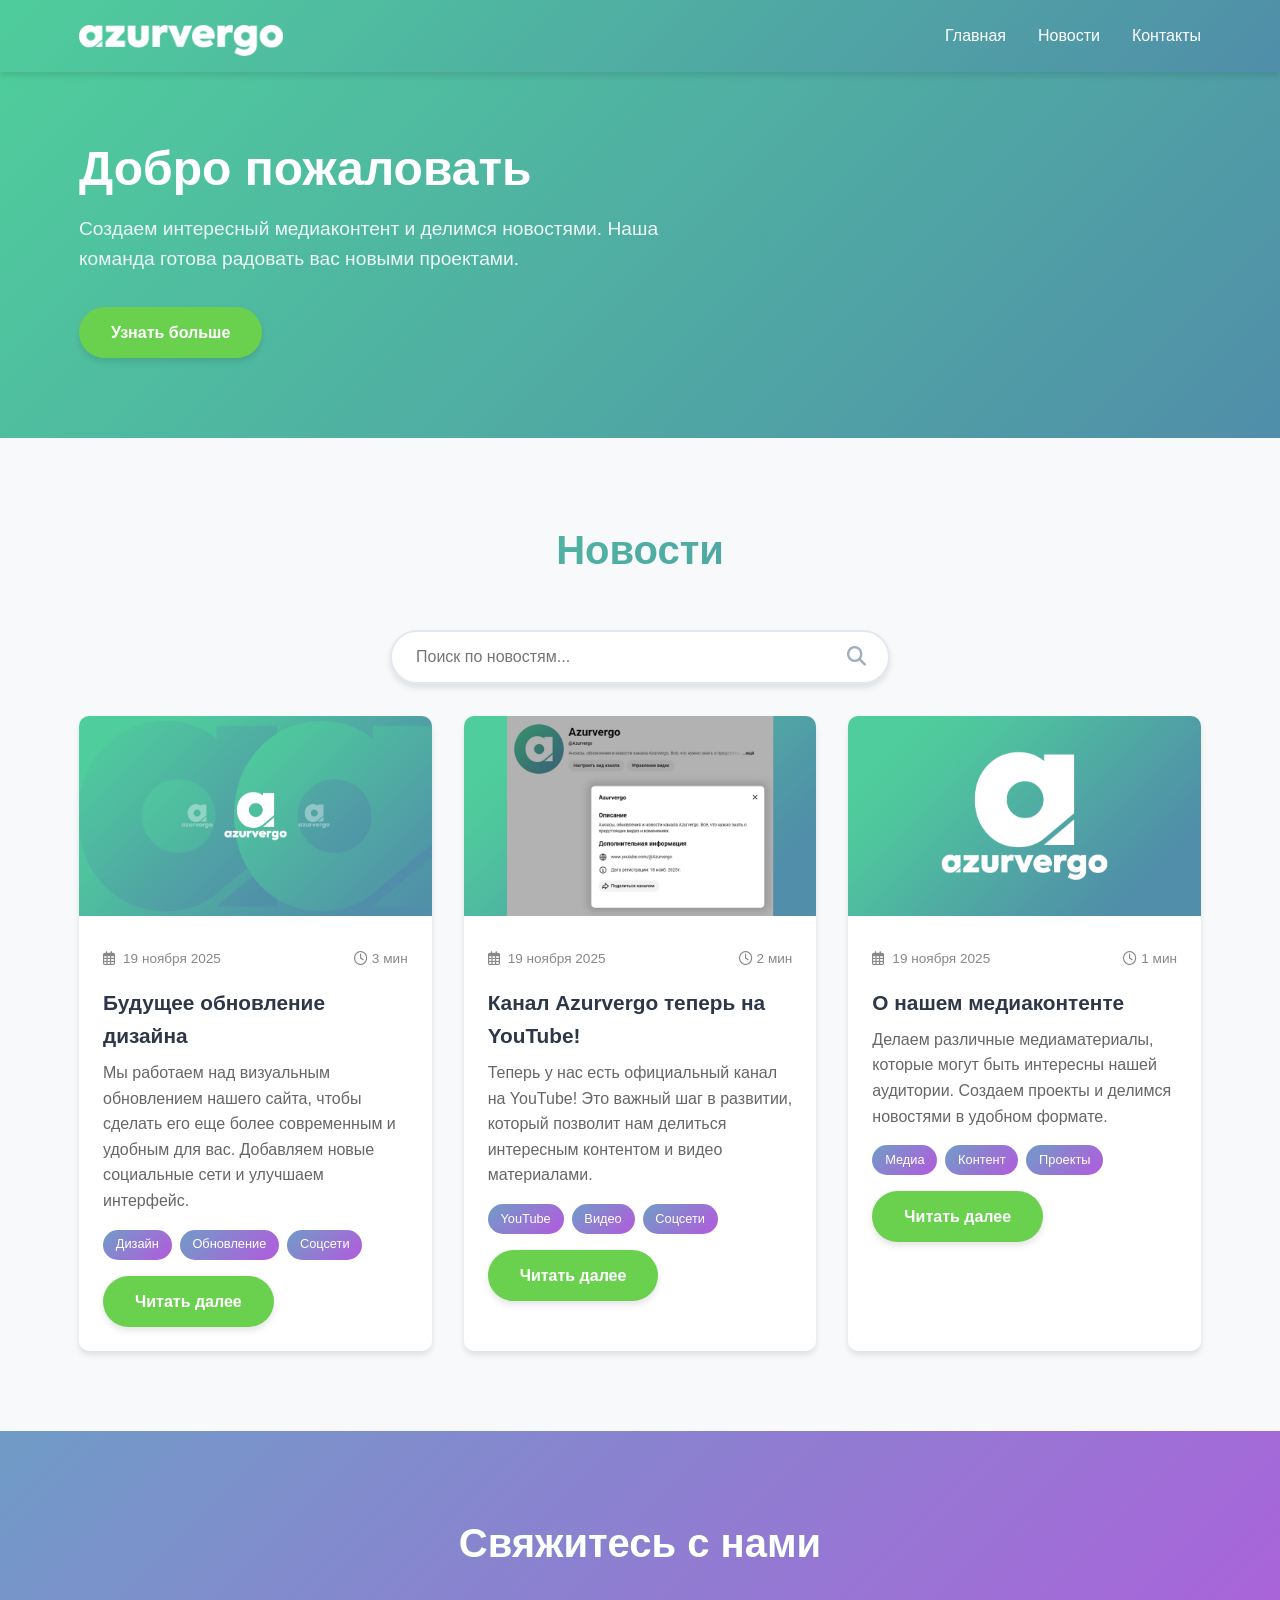
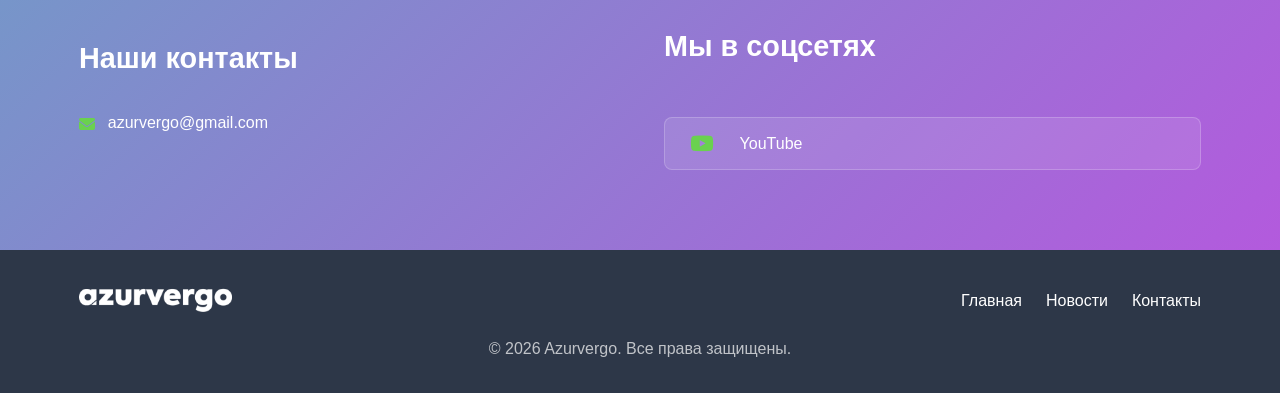
==== index.html @ 1c5a1391 "Add files via upload" ====
<!DOCTYPE html>
<html lang="ru">
<head>
<meta name="theme-color" content="#508ea9">
<link rel="shortcut icon" href="favicon.ico" type="image/x-icon">
    <meta charset="UTF-8">
    <meta name="viewport" content="width=device-width, initial-scale=1.0">
    <meta name="description" content="Современный адаптивный сайт с новостями и контактами">
    <meta name="keywords" content="новости, контакты, медиаконтент">
    <title>Azurvergo - Главная страница</title>
    <link rel="stylesheet" href="https://cdnjs.cloudflare.com/ajax/libs/font-awesome/6.4.0/css/all.min.css">
    <link rel="stylesheet" href="style.css">
    <style>
        .highlight {
            background-color: #ffeb3b;
            padding: 2px 1px;
            border-radius: 2px;
            font-weight: bold;
            color: #333;
        }
        .search-loading {
            opacity: 0.7;
        }
    </style>
</head>
<body>
    <header>
        <div class="container header-content">
            <div class="logo">
                <img src="logo.png" alt="Логотип">
            </div>
            <nav>
                <button class="hamburger" id="hamburger">
                    <i class="fas fa-bars"></i>
                </button>
                <ul id="nav-menu">
                    <li><a href="#home">Главная</a></li>
                    <li><a href="#news">Новости</a></li>
                    <li><a href="#contacts">Контакты</a></li>
                </ul>
            </nav>
        </div>
    </header>

    <section id="home">
        <div class="container">
            <div class="home-content">
                <h1>Добро пожаловать</h1>
                <p>Создаем интересный медиаконтент и делимся новостями. Наша команда готова радовать вас новыми проектами.</p>
                <a href="#news" class="btn">Узнать больше</a>
            </div>
        </div>
    </section>

    <section id="news">
        <div class="container">
            <h2 class="section-title">Новости</h2>
            
            <div class="search-container">
                <div class="search-box">
                    <input type="text" id="search-input" class="search-input" placeholder="Поиск по новостям...">
                    <i class="fas fa-search search-icon"></i>
                </div>
                <div class="search-results-info" id="search-results-info"></div>
            </div>
            
            <div class="news-grid" id="news-grid">
                <div class="news-card" data-search="обновление дизайн визуальный сайт современный удобный социальные сети телеграм вк твиттер">
                    <img src="1.png" alt="Будущее обновление дизайна" class="news-image" width="400" height="250">
                    <div class="news-content">
                        <div class="news-meta">
                            <div class="news-date">
                                <i class="far fa-calendar-alt"></i> 19 ноября 2025
                            </div>
                            <div class="news-read-time">
                                <i class="far fa-clock"></i> 3 мин
                            </div>
                        </div>
                        <h3 class="searchable-text">Будущее обновление дизайна</h3>
                        <p class="searchable-text">Мы работаем над визуальным обновлением нашего сайта, чтобы сделать его еще более современным и удобным для вас. Добавляем новые социальные сети и улучшаем интерфейс.</p>
                        <div class="tags">
                            <span class="tag">Дизайн</span>
                            <span class="tag">Обновление</span>
                            <span class="tag">Соцсети</span>
                        </div>
                        <a href="1.html" class="btn">Читать далее</a>
                    </div>
                </div>
                <div class="news-card" data-search="youtube канал azurvergo видео контент развитие официальный">
                    <img src="2.png" alt="Канал на YouTube" class="news-image" width="400" height="250">
                    <div class="news-content">
                        <div class="news-meta">
                            <div class="news-date">
                                <i class="far fa-calendar-alt"></i> 19 ноября 2025
                            </div>
                            <div class="news-read-time">
                                <i class="far fa-clock"></i> 2 мин
                            </div>
                        </div>
                        <h3 class="searchable-text">Канал Azurvergo теперь на YouTube!</h3>
                        <p class="searchable-text">Теперь у нас есть официальный канал на YouTube! Это важный шаг в развитии, который позволит нам делиться интересным контентом и видео материалами.</p>
                        <div class="tags">
                            <span class="tag">YouTube</span>
                            <span class="tag">Видео</span>
                            <span class="tag">Соцсети</span>
                        </div>
                        <a href="2.html" class="btn">Читать далее</a>
                    </div>
                </div>
                <div class="news-card" data-search="медиа контент материалы интересный проекты создание">
                    <img src="3.png" alt="О нашем медиаконтенте" class="news-image" width="400" height="250">
                    <div class="news-content">
                        <div class="news-meta">
                            <div class="news-date">
                                <i class="far fa-calendar-alt"></i> 19 ноября 2025
                            </div>
                            <div class="news-read-time">
                                <i class="far fa-clock"></i> 1 мин
                            </div>
                        </div>
                        <h3 class="searchable-text">О нашем медиаконтенте</h3>
                        <p class="searchable-text">Делаем различные медиаматериалы, которые могут быть интересны нашей аудитории. Создаем проекты и делимся новостями в удобном формате.</p>
                        <div class="tags">
                            <span class="tag">Медиа</span>
                            <span class="tag">Контент</span>
                            <span class="tag">Проекты</span>
                        </div>
                        <a href="3.html" class="btn">Читать далее</a>
                    </div>
                </div>
            </div>
            
            <div class="no-results" id="no-results" style="display: none;">
                <i class="fas fa-search"></i>
                <h3>Ничего не найдено</h3>
                <p>Попробуйте изменить запрос или использовать другие ключевые слова</p>
            </div>
        </div>
    </section>

    <section id="contacts">
        <div class="container">
            <h2 class="section-title">Свяжитесь с нами</h2>
            <div class="contact-container">
                <div class="contact-info">
                    <h3>Наши контакты</h3>
                    <p>
                        <i class="fas fa-envelope"></i> 
                        <a href="mailto:azurvergo@gmail.com" class="contact-link">azurvergo@gmail.com</a>
                    </p>
                </div>
                <div class="contact-info">
                    <h3>Мы в соцсетях</h3>
                    <div class="social-links">
                        <a href="https://www.youtube.com/@Azurvergo" class="social-link" target="_blank">
                            <i class="fab fa-youtube"></i> YouTube
                        </a>
                    </div>
                </div>
            </div>
        </div>
    </section>

    <footer>
        <div class="container">
            <div class="footer-content">
                <div class="footer-logo">
                    <img src="logo.png" alt="Логотип" height="30">
                </div>
                <div class="footer-links">
                    <a href="#home">Главная</a>
                    <a href="#news">Новости</a>
                    <a href="#contacts">Контакты</a>
                </div>
                <div class="copyright">
                    © <span id="current-year"></span> Azurvergo. Все права защищены.
                </div>
            </div>
        </div>
    </footer>

    <script>
        // Поиск по новостям с мгновенным выделением текста
        document.addEventListener('DOMContentLoaded', function() {
            const searchInput = document.getElementById('search-input');
            const newsGrid = document.getElementById('news-grid');
            const newsCards = document.querySelectorAll('.news-card');
            const noResults = document.getElementById('no-results');
            const searchResultsInfo = document.getElementById('search-results-info');
            
            // Сохраняем оригинальный текст для каждого элемента
            const originalTexts = new Map();
            document.querySelectorAll('.searchable-text').forEach(element => {
                originalTexts.set(element, element.innerHTML);
            });
            
            // Установка текущего года в футере
            document.getElementById('current-year').textContent = new Date().getFullYear();
            
            // Функция для экранирования специальных символов в regex
            function escapeRegex(string) {
                return string.replace(/[.*+?^${}()|[\]\\]/g, '\\$&');
            }
            
            // Функция для удаления всех выделений
            function removeHighlights() {
                document.querySelectorAll('.searchable-text').forEach(element => {
                    const originalHTML = originalTexts.get(element);
                    if (originalHTML) {
                        element.innerHTML = originalHTML;
                    }
                });
            }
            
            // Функция для выделения текста
            function highlightText(element, searchTerm) {
                if (!searchTerm.trim()) return;
                
                const originalHTML = originalTexts.get(element);
                const text = element.textContent;
                
                try {
                    // Создаем regex для поиска с флагом 'gi' (глобальный, без учета регистра)
                    const regex = new RegExp(`(${escapeRegex(searchTerm)})`, 'gi');
                    
                    if (regex.test(text)) {
                        const newHTML = originalHTML.replace(regex, '<span class="highlight">$1</span>');
                        element.innerHTML = newHTML;
                    }
                } catch (e) {
                    // В случае ошибки в regex (например, невалидные символы)
                    console.log('Regex error:', e);
                }
            }
            
            // Функция проверки видимости карточки
            function isCardVisible(card, searchTerm) {
                if (!searchTerm.trim()) return true;
                
                const searchData = card.getAttribute('data-search').toLowerCase();
                const searchableElements = card.querySelectorAll('.searchable-text');
                let hasMatch = false;
                
                // Проверяем совпадение в data-search
                if (searchData.includes(searchTerm.toLowerCase())) {
                    hasMatch = true;
                }
                
                // Проверяем совпадение в видимом тексте
                if (!hasMatch) {
                    searchableElements.forEach(element => {
                        const text = element.textContent.toLowerCase();
                        if (text.includes(searchTerm.toLowerCase())) {
                            hasMatch = true;
                        }
                    });
                }
                
                return hasMatch;
            }
            
            // Основная функция поиска
            function performSearch() {
                const searchTerm = searchInput.value.trim();
                
                // Удаляем предыдущие выделения
                removeHighlights();
                
                let visibleCards = 0;
                
                newsCards.forEach(card => {
                    const isVisible = isCardVisible(card, searchTerm);
                    
                    if (isVisible && searchTerm) {
                        // Выделяем текст в видимых карточках
                        const searchableElements = card.querySelectorAll('.searchable-text');
                        searchableElements.forEach(element => {
                            highlightText(element, searchTerm);
                        });
                    }
                    
                    card.style.display = isVisible ? 'block' : 'none';
                    if (isVisible) visibleCards++;
                });
                
                // Обновляем информацию о результатах
                updateResultsInfo(visibleCards, searchTerm);
            }
            
            // Функция обновления информации о результатах
            function updateResultsInfo(visibleCards, searchTerm) {
                if (visibleCards === 0 && searchTerm) {
                    noResults.style.display = 'block';
                    searchResultsInfo.textContent = 'Результатов не найдено';
                    searchResultsInfo.style.color = '#ff6b6b';
                } else {
                    noResults.style.display = 'none';
                    if (searchTerm) {
                        searchResultsInfo.textContent = `Найдено новостей: ${visibleCards}`;
                        searchResultsInfo.style.color = '#508ea9';
                    } else {
                        searchResultsInfo.textContent = '';
                    }
                }
            }
            
            // Мгновенный поиск при вводе
            searchInput.addEventListener('input', function() {
                performSearch();
            });
            
            // Обработчик очистки поиска
            searchInput.addEventListener('keyup', function(e) {
                if (e.key === 'Escape') {
                    searchInput.value = '';
                    performSearch();
                    searchInput.focus();
                }
            });
            
            // Очистка при загрузке страницы
            searchInput.addEventListener('focus', function() {
                if (this.value) {
                    performSearch();
                }
            });
            
            // Мобильное меню
            const hamburger = document.getElementById('hamburger');
            const navMenu = document.getElementById('nav-menu');
            
            if (hamburger && navMenu) {
                hamburger.addEventListener('click', function() {
                    navMenu.classList.toggle('active');
                    hamburger.classList.toggle('active');
                });
            }
            
            // Закрытие меню при клике на ссылку
            document.querySelectorAll('#nav-menu a').forEach(link => {
                link.addEventListener('click', function() {
                    navMenu.classList.remove('active');
                    hamburger.classList.remove('active');
                });
            });
        });
    </script>
</body>
</html>
---- style.css ----
:root {
    --primary-gradient: linear-gradient(135deg, #4fcd9c 0%, #508ea9 100%);
    --secondary-gradient: linear-gradient(135deg, #709cc7 0%, #b35add 100%);
    --accent-color: #6ad14f;
    --light-bg: #f8f9fa;
    --dark-text: #2d3748;
    --light-text: #ffffff;
    --shadow: 0 4px 6px rgba(0, 0, 0, 0.1);
    --transition: all 0.3s ease;
}

* {
    margin: 0;
    padding: 0;
    box-sizing: border-box;
    font-family: 'Segoe UI', Tahoma, Geneva, Verdana, sans-serif;
}

html {
    scroll-behavior: smooth;
}

body {
    background: var(--light-bg);
    color: var(--dark-text);
    line-height: 1.6;
}

.container {
    width: 90%;
    max-width: 1200px;
    margin: 0 auto;
    padding: 0 15px;
}

header {
    background: var(--primary-gradient);
    color: var(--light-text);
    padding: 1rem 0;
    position: fixed;
    width: 100%;
    top: 0;
    z-index: 1000;
    box-shadow: var(--shadow);
}

.header-content {
    display: flex;
    justify-content: space-between;
    align-items: center;
}

.logo {
    display: flex;
    align-items: center;
}

.logo img {
    height: 40px;
    width: auto;
}

nav ul {
    display: flex;
    list-style: none;
}

nav ul li {
    margin-left: 2rem;
}

nav ul li a {
    color: var(--light-text);
    text-decoration: none;
    font-weight: 500;
    transition: var(--transition);
    padding: 0.5rem 0;
    position: relative;
}

nav ul li a:hover {
    color: var(--accent-color);
}

nav ul li a::after {
    content: '';
    position: absolute;
    bottom: 0;
    left: 0;
    width: 0;
    height: 2px;
    background: var(--accent-color);
    transition: var(--transition);
}

nav ul li a:hover::after {
    width: 100%;
}

.hamburger {
    display: none;
    cursor: pointer;
    background: transparent;
    border: none;
    color: var(--light-text);
    font-size: 1.5rem;
}

section {
    padding: 5rem 0;
}

.section-title {
    text-align: center;
    margin-bottom: 3rem;
    font-size: 2.5rem;
    background: var(--primary-gradient);
    -webkit-background-clip: text;
    background-clip: text;
    color: transparent;
}

#home {
    align-items: center;
    background: var(--primary-gradient);
    color: var(--light-text);
    margin-top: 60px;
}

.home-content {
    max-width: 600px;
}

.home-content h1 {
    font-size: 3rem;
    margin-bottom: 1rem;
    line-height: 1.2;
}

.home-content p {
    font-size: 1.2rem;
    margin-bottom: 2rem;
    opacity: 0.9;
}

.btn {
    display: inline-block;
    padding: 0.8rem 2rem;
    background: var(--accent-color);
    color: var(--light-text);
    text-decoration: none;
    border-radius: 30px;
    font-weight: 600;
    transition: var(--transition);
    border: none;
    cursor: pointer;
    box-shadow: var(--shadow);
}

.btn:hover {
    transform: translateY(-3px);
    box-shadow: 0 6px 12px rgba(0, 0, 0, 0.15);
    background: #3bb5aa;
}

.search-container {
    margin-bottom: 2rem;
    position: relative;
}

.search-box {
    width: 100%;
    max-width: 500px;
    margin: 0 auto;
    position: relative;
}

.search-input {
    width: 100%;
    padding: 1rem 3rem 1rem 1.5rem;
    border: 2px solid #e2e8f0;
    border-radius: 50px;
    font-size: 1rem;
    transition: var(--transition);
    box-shadow: var(--shadow);
}

.search-input:focus {
    outline: none;
    border-color: var(--accent-color);
    box-shadow: 0 0 0 3px rgba(106, 209, 79, 0.2);
}

.search-icon {
    position: absolute;
    right: 1.5rem;
    top: 50%;
    transform: translateY(-50%);
    color: #a0aec0;
    font-size: 1.2rem;
}

.search-results-info {
    text-align: center;
    margin-bottom: 1rem;
    color: #666;
    font-size: 0.9rem;
}

.no-results {
    text-align: center;
    padding: 2rem;
    color: #666;
    font-size: 1.1rem;
}

.no-results i {
    font-size: 3rem;
    margin-bottom: 1rem;
    color: #cbd5e0;
}

#news {
    background: var(--light-bg);
}

.news-grid {
    display: grid;
    grid-template-columns: repeat(auto-fill, minmax(300px, 1fr));
    gap: 2rem;
}

.news-card {
    background: white;
    border-radius: 10px;
    overflow: hidden;
    box-shadow: var(--shadow);
    transition: var(--transition);
}

.news-card:hover {
    transform: translateY(-5px);
    box-shadow: 0 10px 20px rgba(0, 0, 0, 0.15);
}

.news-image {
    width: 100%;
    height: 200px;
    object-fit: cover;
}

.news-content {
    padding: 1.5rem;
}

.news-content h3 {
    margin-bottom: 0.5rem;
    font-size: 1.3rem;
}

.news-content p {
    margin-bottom: 1rem;
    color: #666;
}

.news-meta {
    display: flex;
    justify-content: space-between;
    align-items: center;
    margin-bottom: 1rem;
    font-size: 0.85rem;
    color: #888;
}

.news-date {
    display: flex;
    align-items: center;
    gap: 0.5rem;
}

.tags {
    display: flex;
    flex-wrap: wrap;
    gap: 0.5rem;
    margin-bottom: 1rem;
}

.tag {
    background: var(--secondary-gradient);
    color: white;
    padding: 0.3rem 0.8rem;
    border-radius: 20px;
    font-size: 0.8rem;
}

.highlight {
    background-color: #fff3cd;
    padding: 0.1rem 0.2rem;
    border-radius: 3px;
    font-weight: 600;
}

#contacts {
    background: var(--secondary-gradient);
    color: var(--light-text);
}

.contact-container {
    display: grid;
    grid-template-columns: 1fr 1fr;
    gap: 3rem;
}

.contact-info {
    display: flex;
    flex-direction: column;
    justify-content: center;
}

.contact-info h3 {
    margin-bottom: 1.5rem;
    font-size: 1.8rem;
}

.contact-info p {
    margin-bottom: 1rem;
    display: flex;
    align-items: center;
}

.contact-info i {
    margin-right: 0.8rem;
    color: var(--accent-color);
}

footer {
    background: var(--dark-text);
    color: var(--light-text);
    padding: 2rem 0;
}

.footer-content {
    display: flex;
    justify-content: space-between;
    align-items: center;
    flex-wrap: wrap;
}

.footer-links {
    display: flex;
    gap: 1.5rem;
}

.footer-links a {
    color: var(--light-text);
    text-decoration: none;
    transition: var(--transition);
}

.footer-links a:hover {
    color: var(--accent-color);
}

.copyright {
    margin-top: 1rem;
    width: 100%;
    text-align: center;
    opacity: 0.7;
}

#contacts .section-title {
    color: white;
}

.contact-link {
    color: var(--light-text);
    text-decoration: none;
    transition: var(--transition);
    border-bottom: 1px solid transparent;
    padding: 0.3rem 0;
}

.contact-link:hover {
    color: var(--accent-color);
    border-bottom: 1px solid var(--accent-color);
}

.social-links {
    display: flex;
    flex-direction: column;
    gap: 1rem;
    margin-top: 1.5rem;
}

.social-link {
    display: flex;
    align-items: center;
    gap: 0.8rem;
    color: var(--light-text);
    text-decoration: none;
    padding: 0.8rem 1.5rem;
    background: rgba(255, 255, 255, 0.1);
    border-radius: 8px;
    transition: var(--transition);
    border: 1px solid rgba(255, 255, 255, 0.2);
    font-weight: 500;
}

.social-link:hover {
    background: rgba(255, 255, 255, 0.2);
    transform: translateX(5px);
    color: var(--accent-color);
}

.social-link i {
    font-size: 1.3rem;
    width: 25px;
    text-align: center;
}

@media (max-width: 992px) {
    .contact-container {
        grid-template-columns: 1fr;
    }
}

@media (max-width: 768px) {
    .hamburger {
        display: block;
    }

    nav ul {
        position: fixed;
        top: 70px;
        right: -100%;
        flex-direction: column;
        background: var(--primary-gradient);
        width: 100%;
        text-align: center;
        transition: var(--transition);
        box-shadow: var(--shadow);
        padding: 2rem 0;
    }

    nav ul.active {
        right: 0;
    }

    nav ul li {
        margin: 1rem 0;
    }

    .home-content h1 {
        font-size: 2.5rem;
    }

    .section-title {
        font-size: 2rem;
    }

    .footer-content {
        flex-direction: column;
        text-align: center;
    }

    .footer-links {
        margin-top: 1rem;
        justify-content: center;
    }

    .news-grid {
        width: 95%;
        margin: 0 auto;
    }

    .news-card {
        width: 100%;
    }
}

@media (max-width: 576px) {
    .home-content h1 {
        font-size: 2rem;
    }

    .news-grid {
        grid-template-columns: 1fr;
        width: 98%;
    }

    .news-content {
        padding: 1.2rem;
    }

    .news-meta {
        flex-direction: column;
        align-items: flex-start;
        gap: 0.5rem;
    }

    .search-input {
        padding: 0.8rem 2.5rem 0.8rem 1.2rem;
        font-size: 0.9rem;
    }

    .search-icon {
        right: 1.2rem;
        font-size: 1rem;
    }

    .social-links {
        flex-direction: row;
        flex-wrap: wrap;
        justify-content: center;
    }
    
    .social-link {
        flex: 1;
        min-width: 150px;
        justify-content: center;
    }
}

@media (max-width: 400px) {
    .news-grid {
        width: 99%;
    }

    .news-content {
        padding: 1rem;
    }

    .news-content h3 {
        font-size: 1.2rem;
    }

    .social-link {
        min-width: 140px;
        padding: 0.7rem 1rem;
        font-size: 0.9rem;
    }
}
/* Стили для страниц статей */
.article-container {
    max-width: 800px;
    margin: 0 auto;
    background: white;
    border-radius: 10px;
    overflow: hidden;
    box-shadow: var(--shadow);
    margin-top: 80px;
}

.article-header {
    padding: 2rem;
    border-bottom: 1px solid #eee;
}

.article-meta {
    display: flex;
    justify-content: space-between;
    align-items: center;
    margin-bottom: 1rem;
    flex-wrap: wrap;
}

.article-date {
    color: #666;
    font-size: 0.9rem;
}

.share-btn {
    background: var(--secondary-gradient);
    color: white;
    border: none;
    padding: 0.5rem 1rem;
    border-radius: 20px;
    cursor: pointer;
    display: flex;
    align-items: center;
    gap: 0.5rem;
    transition: var(--transition);
}

.share-btn:hover {
    transform: translateY(-2px);
    box-shadow: 0 4px 8px rgba(0, 0, 0, 0.15);
}

.article-title {
    font-size: 2.2rem;
    margin-bottom: 1rem;
    line-height: 1.3;
}

.article-tags {
    display: flex;
    flex-wrap: wrap;
    gap: 0.5rem;
}

.article-image {
    width: 100%;
    height: 400px;
    object-fit: cover;
}

.article-content {
    padding: 2rem;
}

.article-content h2 {
    margin: 2rem 0 1rem;
    font-size: 1.8rem;
    color: #333;
}

.article-content p {
    margin-bottom: 1.5rem;
    font-size: 1.1rem;
    line-height: 1.7;
}

.article-content ul, .article-content ol {
    margin-bottom: 1.5rem;
    padding-left: 1.5rem;
}

.article-content li {
    margin-bottom: 0.5rem;
}

.article-footer {
    padding: 2rem;
    border-top: 1px solid #eee;
    display: flex;
    justify-content: space-between;
    align-items: center;
    flex-wrap: wrap;
}

.back-btn {
    background: var(--primary-gradient);
    color: white;
    text-decoration: none;
    padding: 0.7rem 1.5rem;
    border-radius: 30px;
    display: flex;
    align-items: center;
    gap: 0.5rem;
    transition: var(--transition);
}

.back-btn:hover {
    transform: translateY(-2px);
    box-shadow: 0 4px 8px rgba(0, 0, 0, 0.15);
}

.copy-notification {
    position: fixed;
    bottom: 20px;
    right: 20px;
    background: var(--accent-color);
    color: white;
    padding: 1rem 1.5rem;
    border-radius: 5px;
    box-shadow: var(--shadow);
    transform: translateY(100px);
    opacity: 0;
    transition: all 0.3s ease;
    z-index: 1000;
}

.copy-notification.show {
    transform: translateY(0);
    opacity: 1;
}

/* Адаптивность для страниц статей */
@media (max-width: 768px) {
    .article-container {
        margin-top: 70px;
        width: 95%;
        max-width: none;
    }

    .article-title {
        font-size: 1.8rem;
    }

    .article-image {
        height: 250px;
    }
}

@media (max-width: 576px) {
    .article-meta {
        flex-direction: column;
        align-items: flex-start;
        gap: 1rem;
    }

    .article-footer {
        flex-direction: column;
        gap: 1rem;
        align-items: flex-start;
    }

    .article-container {
        width: 98%;
        margin-left: auto;
        margin-right: auto;
    }

    .article-header,
    .article-content,
    .article-footer {
        padding: 1.5rem;
    }

    .article-title {
        font-size: 1.6rem;
    }
}

@media (max-width: 400px) {
    .article-container {
        width: 99%;
        border-radius: 8px;
    }

    .article-header,
    .article-content,
    .article-footer {
        padding: 1.2rem;
    }

    .article-title {
        font-size: 1.5rem;
        line-height: 1.2;
    }

    .article-content h2 {
        font-size: 1.5rem;
    }

    .article-content p {
        font-size: 1rem;
    }
}

/* Стили для YouTube-промо блоков */
.btn-youtube {
    background: #FF0000;
}

.btn-youtube:hover {
    background: #CC0000;
}

.youtube-promo {
    background: #f8f9fa;
    border-radius: 10px;
    padding: 2rem;
    margin: 2rem 0;
    text-align: center;
    border-left: 4px solid #FF0000;
}

.youtube-promo h3 {
    color: #FF0000;
    margin-bottom: 1rem;
    font-size: 1.5rem;
}

.youtube-promo p {
    margin-bottom: 1.5rem;
}

.youtube-icon {
    color: #FF0000;
    font-size: 2rem;
    margin-bottom: 1rem;
}

@media (max-width: 576px) {
    .youtube-promo {
        padding: 1.5rem;
    }
}

@media (max-width: 400px) {
    .youtube-promo {
        padding: 1rem;
    }
}
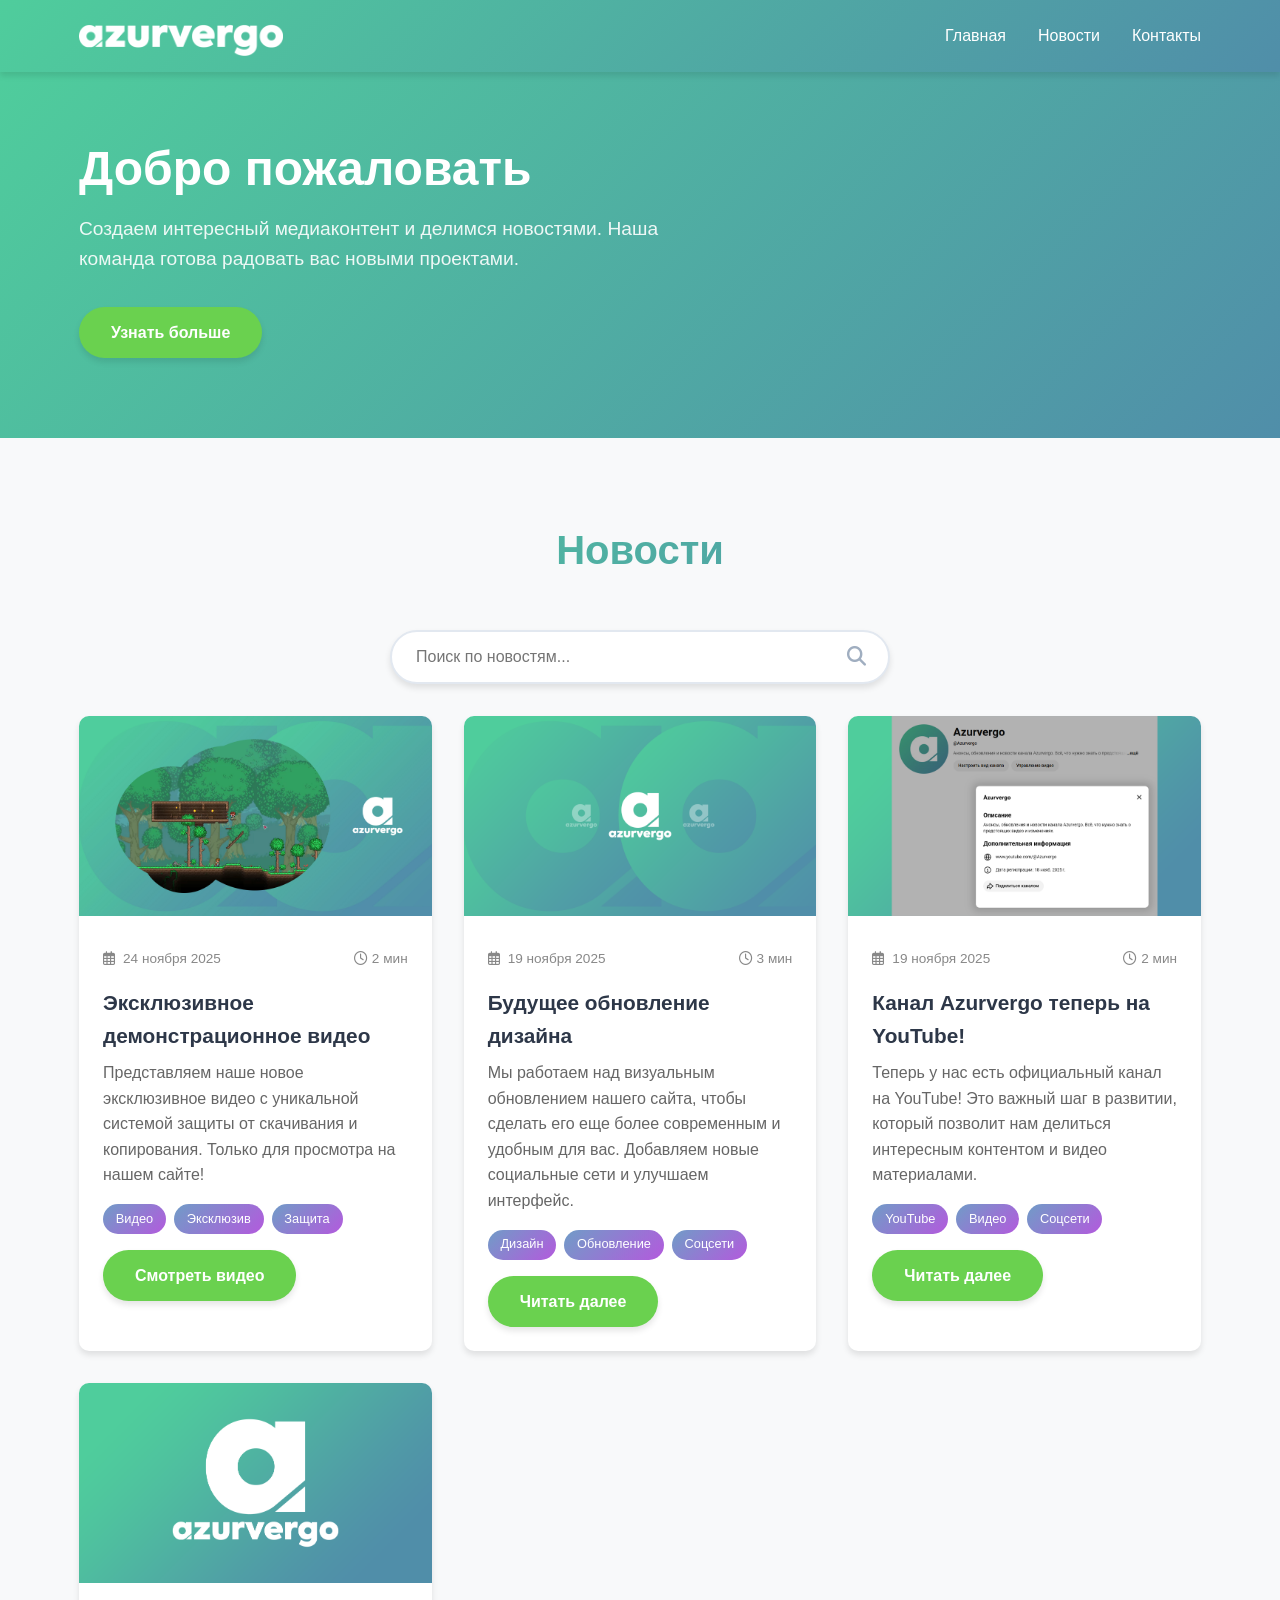
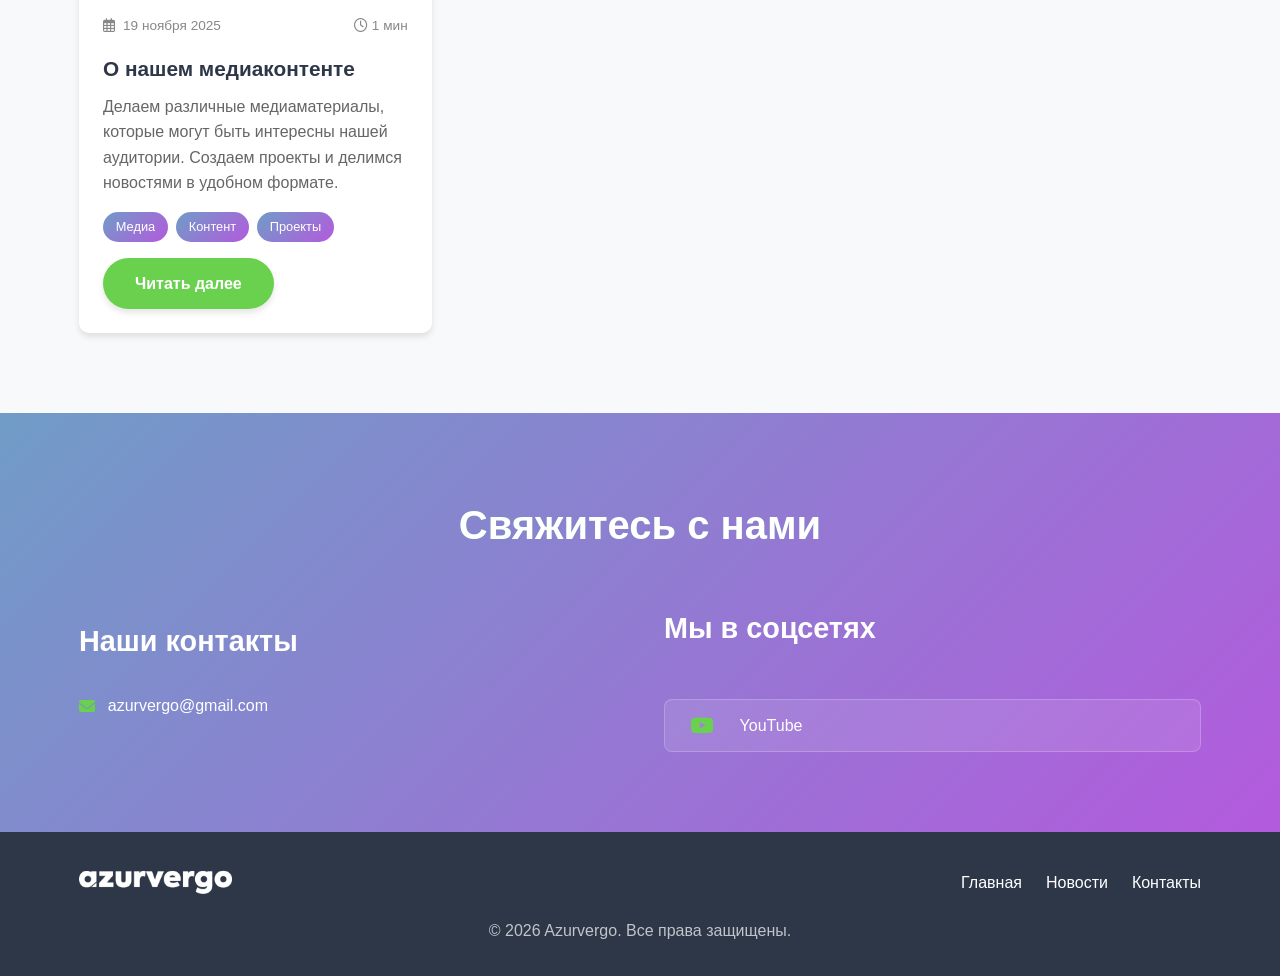
==== commit e9dcb445: "Update index.html" ====
--- a/index.html
+++ b/index.html
@@ -4,10 +4,15 @@
 <meta name="theme-color" content="#508ea9">
 <link rel="shortcut icon" href="favicon.ico" type="image/x-icon">
     <meta charset="UTF-8">
+    <meta property="og:site_name" content="Azurvergo.">
+<meta property="og:url" content="https://azurvergo.github.io/">
+<meta property="og:type" content="website">
+<meta property="og:title" content="Azurvergo">
+<meta property="og:description" content="Анонсы, обновления и новости Azurvergo. Всё, что нужно знать о предстоящих видео и изменениях">
     <meta name="viewport" content="width=device-width, initial-scale=1.0">
-    <meta name="description" content="Современный адаптивный сайт с новостями и контактами">
+    <meta name="description" content="Анонсы, обновления и новости Azurvergo. Всё, что нужно знать о предстоящих видео и изменениях">
     <meta name="keywords" content="новости, контакты, медиаконтент">
-    <title>Azurvergo - Главная страница</title>
+    <title>Azurvergo</title>
     <link rel="stylesheet" href="https://cdnjs.cloudflare.com/ajax/libs/font-awesome/6.4.0/css/all.min.css">
     <link rel="stylesheet" href="style.css">
     <style>
@@ -65,6 +70,29 @@
             </div>
             
             <div class="news-grid" id="news-grid">
+
+<div class="news-card" data-search="эксклюзивное видео демонстрация защита скачивание копирование просмотр медиаконтент">
+    <img src="video-preview.jpg" alt="Эксклюзивное демонстрационное видео" class="news-image" width="400" height="250">
+    <div class="news-content">
+        <div class="news-meta">
+            <div class="news-date">
+                <i class="far fa-calendar-alt"></i> 24 ноября 2025
+            </div>
+            <div class="news-read-time">
+                <i class="far fa-clock"></i> 2 мин
+            </div>
+        </div>
+        <h3 class="searchable-text">Эксклюзивное демонстрационное видео</h3>
+        <p class="searchable-text">Представляем наше новое эксклюзивное видео с уникальной системой защиты от скачивания и копирования. Только для просмотра на нашем сайте!</p>
+        <div class="tags">
+            <span class="tag">Видео</span>
+            <span class="tag">Эксклюзив</span>
+            <span class="tag">Защита</span>
+        </div>
+        <a href="video.html" class="btn">Смотреть видео</a>
+    </div>
+</div>
+                
                 <div class="news-card" data-search="обновление дизайн визуальный сайт современный удобный социальные сети телеграм вк твиттер">
                     <img src="1.png" alt="Будущее обновление дизайна" class="news-image" width="400" height="250">
                     <div class="news-content">
@@ -346,4 +374,6 @@
         });
     </script>
 </body>
-</html>+
+</html>
+
--- a/style.css
+++ b/style.css
@@ -660,20 +660,26 @@
     position: fixed;
     bottom: 20px;
     right: 20px;
-    background: var(--accent-color);
+    background: rgba(0, 0, 0, 0.8);
     color: white;
-    padding: 1rem 1.5rem;
+    padding: 12px 20px;
     border-radius: 5px;
-    box-shadow: var(--shadow);
-    transform: translateY(100px);
+    font-size: 14px;
+    z-index: 1000;
     opacity: 0;
-    transition: all 0.3s ease;
-    z-index: 1000;
+    transform: translateY(20px);
+    transition: opacity 0.3s, transform 0.3s;
+    pointer-events: none;
 }
 
 .copy-notification.show {
+    opacity: 1;
     transform: translateY(0);
-    opacity: 1;
+}
+
+/* Стили для активного меню */
+#nav-menu.active {
+    display: block !important;
 }
 
 /* Адаптивность для страниц статей */
@@ -793,4 +799,34 @@
     .youtube-promo {
         padding: 1rem;
     }
-}+}
+
+.copy-notification {
+    position: fixed;
+    bottom: 20px;
+    right: 20px;
+    background: rgba(0, 0, 0, 0.8);
+    color: white;
+    padding: 12px 20px;
+    border-radius: 5px;
+    font-size: 14px;
+    z-index: 1000;
+    opacity: 0;
+    transform: translateY(20px);
+    transition: opacity 0.3s, transform 0.3s;
+    pointer-events: none;
+}
+
+.copy-notification.show {
+    opacity: 1;
+    transform: translateY(0);
+}
+
+/* Стили для активного меню */
+#nav-menu.active {
+    display: block !important;
+}
+
+.hamburger.active i::before {
+    content: "\f00d"; /* Иконка крестика */
+}
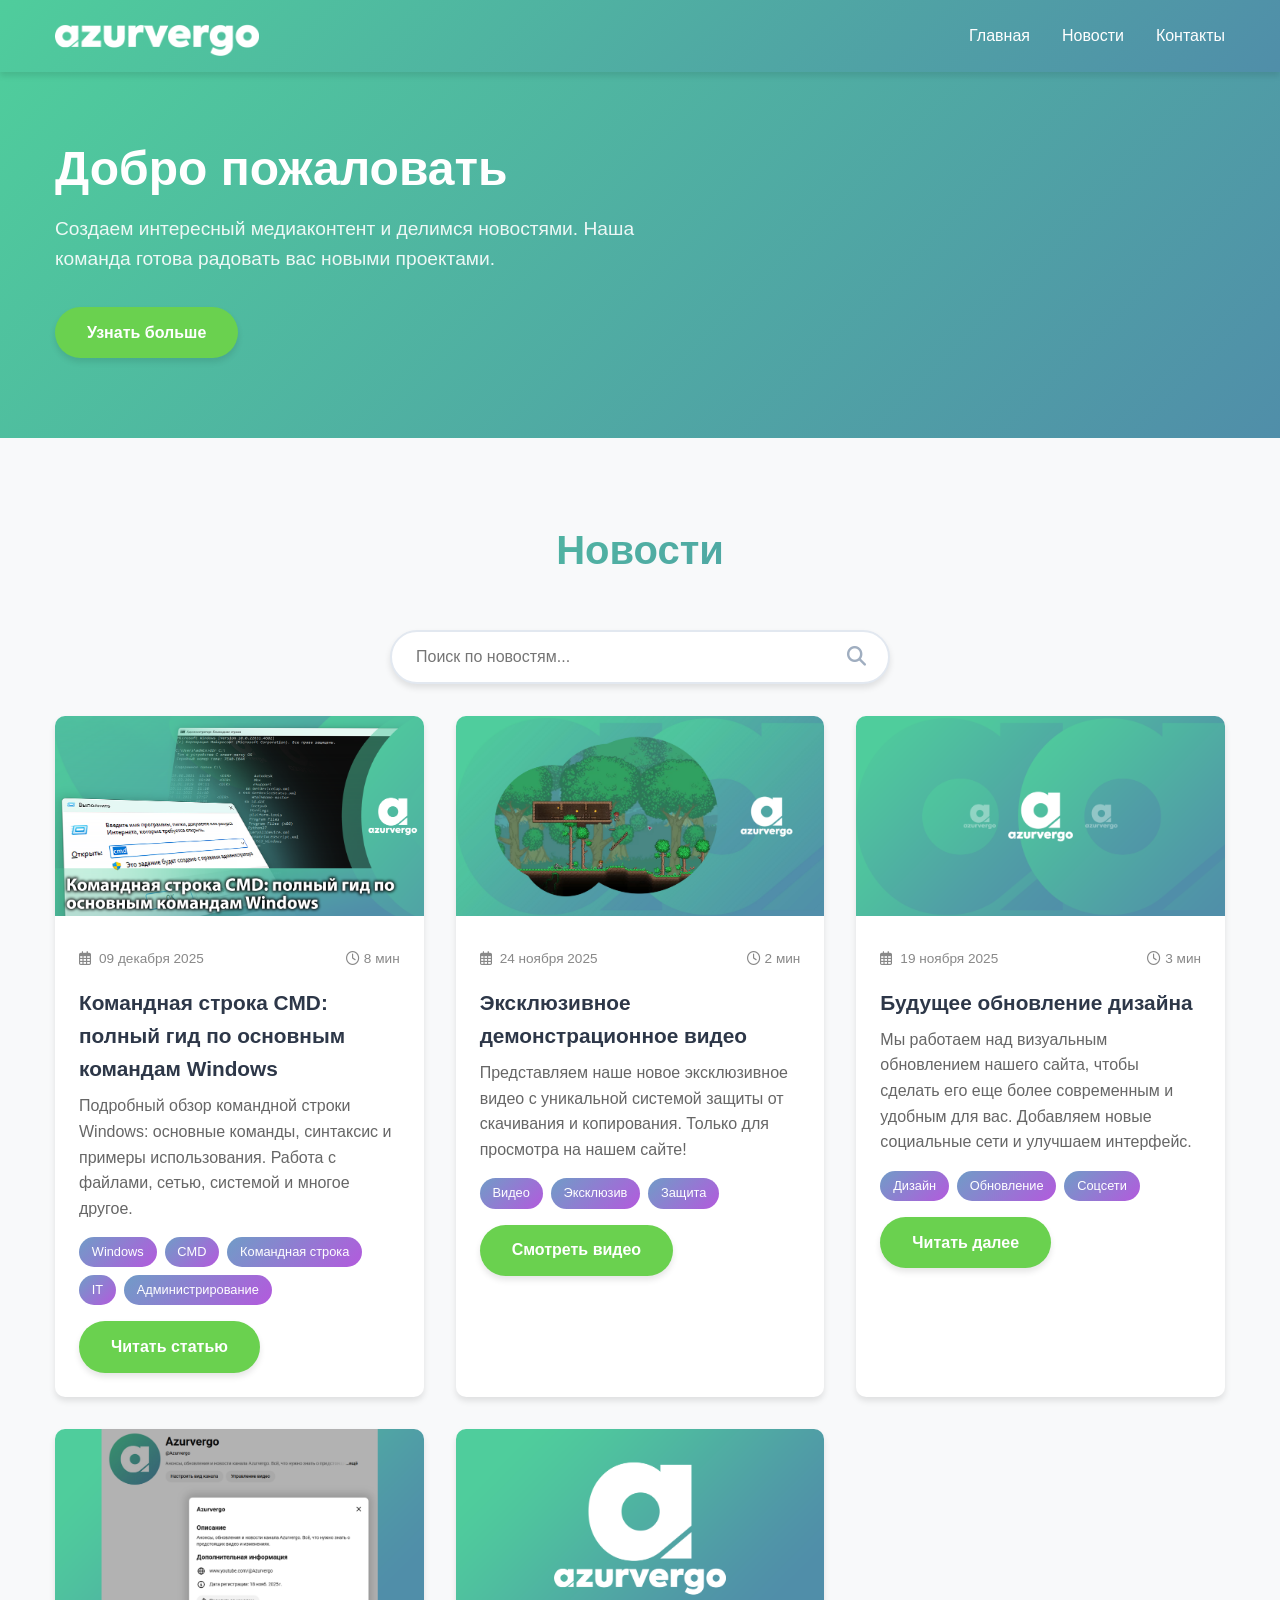
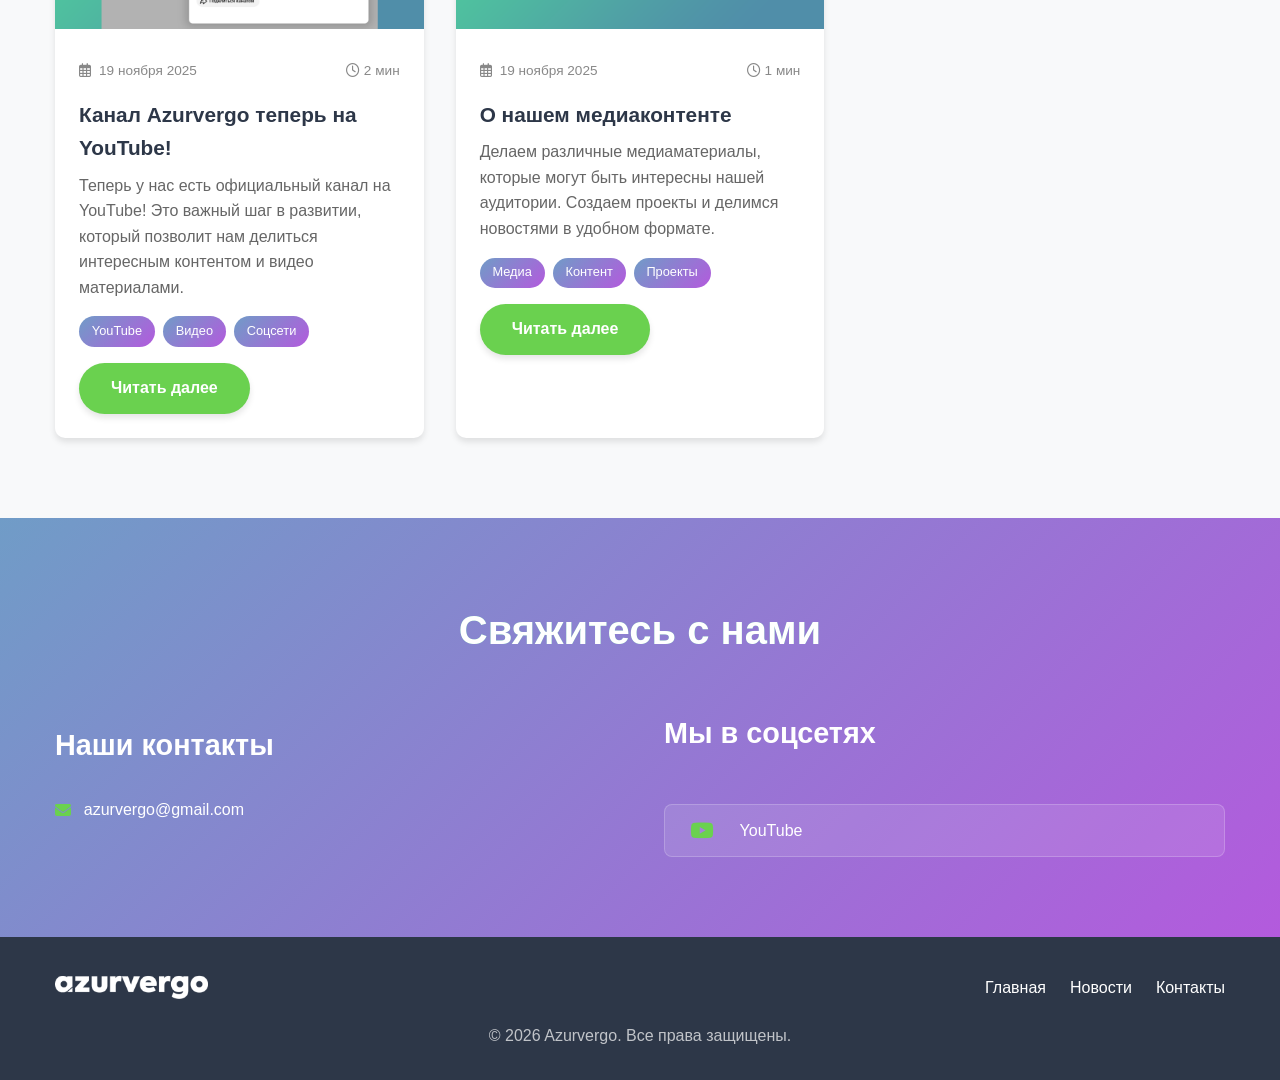
==== commit ccba467f: "Update index.html" ====
--- a/index.html
+++ b/index.html
@@ -71,6 +71,31 @@
             
             <div class="news-grid" id="news-grid">
 
+<!-- НОВАЯ СТАТЬЯ О CMD -->
+<div class="news-card" data-search="командная строка cmd windows команды консоль терминал dos powershell администрирование системные администраторы разработчики пользователи команды windows файлы каталоги сеть диагностика система bat файлы автоматизация">
+    <img src="cmd-main.png" alt="Командная строка CMD Windows" class="news-image" width="400" height="250">
+    <div class="news-content">
+        <div class="news-meta">
+            <div class="news-date">
+                <i class="far fa-calendar-alt"></i> 09 декабря 2025
+            </div>
+            <div class="news-read-time">
+                <i class="far fa-clock"></i> 8 мин
+            </div>
+        </div>
+        <h3 class="searchable-text">Командная строка CMD: полный гид по основным командам Windows</h3>
+        <p class="searchable-text">Подробный обзор командной строки Windows: основные команды, синтаксис и примеры использования. Работа с файлами, сетью, системой и многое другое.</p>
+        <div class="tags">
+            <span class="tag">Windows</span>
+            <span class="tag">CMD</span>
+            <span class="tag">Командная строка</span>
+            <span class="tag">IT</span>
+            <span class="tag">Администрирование</span>
+        </div>
+        <a href="cmd-commands-guide.html" class="btn">Читать статью</a>
+    </div>
+</div>
+
 <div class="news-card" data-search="эксклюзивное видео демонстрация защита скачивание копирование просмотр медиаконтент">
     <img src="video-preview.jpg" alt="Эксклюзивное демонстрационное видео" class="news-image" width="400" height="250">
     <div class="news-content">
@@ -93,69 +118,72 @@
     </div>
 </div>
                 
-                <div class="news-card" data-search="обновление дизайн визуальный сайт современный удобный социальные сети телеграм вк твиттер">
-                    <img src="1.png" alt="Будущее обновление дизайна" class="news-image" width="400" height="250">
-                    <div class="news-content">
-                        <div class="news-meta">
-                            <div class="news-date">
-                                <i class="far fa-calendar-alt"></i> 19 ноября 2025
-                            </div>
-                            <div class="news-read-time">
-                                <i class="far fa-clock"></i> 3 мин
-                            </div>
-                        </div>
-                        <h3 class="searchable-text">Будущее обновление дизайна</h3>
-                        <p class="searchable-text">Мы работаем над визуальным обновлением нашего сайта, чтобы сделать его еще более современным и удобным для вас. Добавляем новые социальные сети и улучшаем интерфейс.</p>
-                        <div class="tags">
-                            <span class="tag">Дизайн</span>
-                            <span class="tag">Обновление</span>
-                            <span class="tag">Соцсети</span>
-                        </div>
-                        <a href="1.html" class="btn">Читать далее</a>
-                    </div>
-                </div>
-                <div class="news-card" data-search="youtube канал azurvergo видео контент развитие официальный">
-                    <img src="2.png" alt="Канал на YouTube" class="news-image" width="400" height="250">
-                    <div class="news-content">
-                        <div class="news-meta">
-                            <div class="news-date">
-                                <i class="far fa-calendar-alt"></i> 19 ноября 2025
-                            </div>
-                            <div class="news-read-time">
-                                <i class="far fa-clock"></i> 2 мин
-                            </div>
-                        </div>
-                        <h3 class="searchable-text">Канал Azurvergo теперь на YouTube!</h3>
-                        <p class="searchable-text">Теперь у нас есть официальный канал на YouTube! Это важный шаг в развитии, который позволит нам делиться интересным контентом и видео материалами.</p>
-                        <div class="tags">
-                            <span class="tag">YouTube</span>
-                            <span class="tag">Видео</span>
-                            <span class="tag">Соцсети</span>
-                        </div>
-                        <a href="2.html" class="btn">Читать далее</a>
-                    </div>
-                </div>
-                <div class="news-card" data-search="медиа контент материалы интересный проекты создание">
-                    <img src="3.png" alt="О нашем медиаконтенте" class="news-image" width="400" height="250">
-                    <div class="news-content">
-                        <div class="news-meta">
-                            <div class="news-date">
-                                <i class="far fa-calendar-alt"></i> 19 ноября 2025
-                            </div>
-                            <div class="news-read-time">
-                                <i class="far fa-clock"></i> 1 мин
-                            </div>
-                        </div>
-                        <h3 class="searchable-text">О нашем медиаконтенте</h3>
-                        <p class="searchable-text">Делаем различные медиаматериалы, которые могут быть интересны нашей аудитории. Создаем проекты и делимся новостями в удобном формате.</p>
-                        <div class="tags">
-                            <span class="tag">Медиа</span>
-                            <span class="tag">Контент</span>
-                            <span class="tag">Проекты</span>
-                        </div>
-                        <a href="3.html" class="btn">Читать далее</a>
-                    </div>
-                </div>
+<div class="news-card" data-search="обновление дизайн визуальный сайт современный удобный социальные сети телеграм вк твиттер">
+    <img src="1.png" alt="Будущее обновление дизайна" class="news-image" width="400" height="250">
+    <div class="news-content">
+        <div class="news-meta">
+            <div class="news-date">
+                <i class="far fa-calendar-alt"></i> 19 ноября 2025
+            </div>
+            <div class="news-read-time">
+                <i class="far fa-clock"></i> 3 мин
+            </div>
+        </div>
+        <h3 class="searchable-text">Будущее обновление дизайна</h3>
+        <p class="searchable-text">Мы работаем над визуальным обновлением нашего сайта, чтобы сделать его еще более современным и удобным для вас. Добавляем новые социальные сети и улучшаем интерфейс.</p>
+        <div class="tags">
+            <span class="tag">Дизайн</span>
+            <span class="tag">Обновление</span>
+            <span class="tag">Соцсети</span>
+        </div>
+        <a href="1.html" class="btn">Читать далее</a>
+    </div>
+</div>
+
+<div class="news-card" data-search="youtube канал azurvergo видео контент развитие официальный">
+    <img src="2.png" alt="Канал на YouTube" class="news-image" width="400" height="250">
+    <div class="news-content">
+        <div class="news-meta">
+            <div class="news-date">
+                <i class="far fa-calendar-alt"></i> 19 ноября 2025
+            </div>
+            <div class="news-read-time">
+                <i class="far fa-clock"></i> 2 мин
+            </div>
+        </div>
+        <h3 class="searchable-text">Канал Azurvergo теперь на YouTube!</h3>
+        <p class="searchable-text">Теперь у нас есть официальный канал на YouTube! Это важный шаг в развитии, который позволит нам делиться интересным контентом и видео материалами.</p>
+        <div class="tags">
+            <span class="tag">YouTube</span>
+            <span class="tag">Видео</span>
+            <span class="tag">Соцсети</span>
+        </div>
+        <a href="2.html" class="btn">Читать далее</a>
+    </div>
+</div>
+
+<div class="news-card" data-search="медиа контент материалы интересный проекты создание">
+    <img src="3.png" alt="О нашем медиаконтенте" class="news-image" width="400" height="250">
+    <div class="news-content">
+        <div class="news-meta">
+            <div class="news-date">
+                <i class="far fa-calendar-alt"></i> 19 ноября 2025
+            </div>
+            <div class="news-read-time">
+                <i class="far fa-clock"></i> 1 мин
+            </div>
+        </div>
+        <h3 class="searchable-text">О нашем медиаконтенте</h3>
+        <p class="searchable-text">Делаем различные медиаматериалы, которые могут быть интересны нашей аудитории. Создаем проекты и делимся новостями в удобном формате.</p>
+        <div class="tags">
+            <span class="tag">Медиа</span>
+            <span class="tag">Контент</span>
+            <span class="tag">Проекты</span>
+        </div>
+        <a href="3.html" class="btn">Читать далее</a>
+    </div>
+</div>
+
             </div>
             
             <div class="no-results" id="no-results" style="display: none;">
@@ -374,6 +402,4 @@
         });
     </script>
 </body>
-
 </html>
-
--- a/style.css
+++ b/style.css
@@ -7,6 +7,16 @@
     --light-text: #ffffff;
     --shadow: 0 4px 6px rgba(0, 0, 0, 0.1);
     --transition: all 0.3s ease;
+    
+    /* Дополнительные переменные */
+    --accent-gradient: linear-gradient(135deg, #6ad14f 0%, #4fcd9c 100%);
+    --table-header-gradient: linear-gradient(135deg, #508ea9 0%, #4fcd9c 100%);
+    --copy-btn-gradient: linear-gradient(135deg, #e2e8f0 0%, #cbd5e0 100%);
+    --copy-btn-hover-gradient: linear-gradient(135deg, #cbd5e0 0%, #a0aec0 100%);
+    --row-even: #ffffff;
+    --row-odd: #f7fafc;
+    --link-color: #508ea9;
+    --link-hover: #4fcd9c;
 }
 
 * {
@@ -14,6 +24,10 @@
     padding: 0;
     box-sizing: border-box;
     font-family: 'Segoe UI', Tahoma, Geneva, Verdana, sans-serif;
+    -webkit-user-select: none;
+    -moz-user-select: none;
+    -ms-user-select: none;
+    user-select: none;
 }
 
 html {
@@ -26,8 +40,31 @@
     line-height: 1.6;
 }
 
+/* Разрешение выделения для контента статьи */
+.allow-select,
+.article-content p,
+.article-content li,
+.article-content h1,
+.article-content h2,
+.article-content h3,
+.command-example,
+.code-block,
+code,
+.command-table,
+.command-table td,
+.command-table th,
+.ms-reference,
+.ms-reference p,
+.ms-reference li,
+.ms-reference h3 {
+    -webkit-user-select: text;
+    -moz-user-select: text;
+    -ms-user-select: text;
+    user-select: text;
+}
+
 .container {
-    width: 90%;
+    width: 95%;
     max-width: 1200px;
     margin: 0 auto;
     padding: 0 15px;
@@ -418,128 +455,6 @@
     text-align: center;
 }
 
-@media (max-width: 992px) {
-    .contact-container {
-        grid-template-columns: 1fr;
-    }
-}
-
-@media (max-width: 768px) {
-    .hamburger {
-        display: block;
-    }
-
-    nav ul {
-        position: fixed;
-        top: 70px;
-        right: -100%;
-        flex-direction: column;
-        background: var(--primary-gradient);
-        width: 100%;
-        text-align: center;
-        transition: var(--transition);
-        box-shadow: var(--shadow);
-        padding: 2rem 0;
-    }
-
-    nav ul.active {
-        right: 0;
-    }
-
-    nav ul li {
-        margin: 1rem 0;
-    }
-
-    .home-content h1 {
-        font-size: 2.5rem;
-    }
-
-    .section-title {
-        font-size: 2rem;
-    }
-
-    .footer-content {
-        flex-direction: column;
-        text-align: center;
-    }
-
-    .footer-links {
-        margin-top: 1rem;
-        justify-content: center;
-    }
-
-    .news-grid {
-        width: 95%;
-        margin: 0 auto;
-    }
-
-    .news-card {
-        width: 100%;
-    }
-}
-
-@media (max-width: 576px) {
-    .home-content h1 {
-        font-size: 2rem;
-    }
-
-    .news-grid {
-        grid-template-columns: 1fr;
-        width: 98%;
-    }
-
-    .news-content {
-        padding: 1.2rem;
-    }
-
-    .news-meta {
-        flex-direction: column;
-        align-items: flex-start;
-        gap: 0.5rem;
-    }
-
-    .search-input {
-        padding: 0.8rem 2.5rem 0.8rem 1.2rem;
-        font-size: 0.9rem;
-    }
-
-    .search-icon {
-        right: 1.2rem;
-        font-size: 1rem;
-    }
-
-    .social-links {
-        flex-direction: row;
-        flex-wrap: wrap;
-        justify-content: center;
-    }
-    
-    .social-link {
-        flex: 1;
-        min-width: 150px;
-        justify-content: center;
-    }
-}
-
-@media (max-width: 400px) {
-    .news-grid {
-        width: 99%;
-    }
-
-    .news-content {
-        padding: 1rem;
-    }
-
-    .news-content h3 {
-        font-size: 1.2rem;
-    }
-
-    .social-link {
-        min-width: 140px;
-        padding: 0.7rem 1rem;
-        font-size: 0.9rem;
-    }
-}
 /* Стили для страниц статей */
 .article-container {
     max-width: 800px;
@@ -569,6 +484,12 @@
     font-size: 0.9rem;
 }
 
+.share-buttons {
+    display: flex;
+    gap: 10px;
+    align-items: center;
+}
+
 .share-btn {
     background: var(--secondary-gradient);
     color: white;
@@ -580,9 +501,35 @@
     align-items: center;
     gap: 0.5rem;
     transition: var(--transition);
-}
-
-.share-btn:hover {
+    font-size: 0.9rem;
+    font-weight: 500;
+}
+
+.copy-btn {
+    background: var(--copy-btn-gradient);
+    color: #2d3748;
+    border: none;
+    padding: 0.5rem 1rem;
+    border-radius: 25px;
+    cursor: pointer;
+    display: flex;
+    align-items: center;
+    gap: 0.5rem;
+    transition: var(--transition);
+    font-size: 0.9rem;
+    font-weight: 500;
+    box-shadow: 0 2px 4px rgba(0, 0, 0, 0.1);
+}
+
+.copy-btn:hover {
+    background: var(--copy-btn-hover-gradient);
+    transform: translateY(-2px);
+    box-shadow: 0 4px 8px rgba(0, 0, 0, 0.15);
+    color: #1a202c;
+}
+
+.share-btn:hover,
+.copy-btn:hover {
     transform: translateY(-2px);
     box-shadow: 0 4px 8px rgba(0, 0, 0, 0.15);
 }
@@ -599,10 +546,28 @@
     gap: 0.5rem;
 }
 
+/* ИСПРАВЛЕНИЕ ДЛЯ ИЗОБРАЖЕНИЙ */
 .article-image {
-    width: 100%;
-    height: 400px;
-    object-fit: cover;
+    max-width: 100%; /* Не больше ширины родительского контейнера */
+    width: auto; /* Сохраняет оригинальную ширину */
+    height: auto; /* Автоматическая высота для сохранения пропорций */
+    display: block; /* Убирает лишние отступы */
+    margin: 30px auto; /* Центрирование */
+    border-radius: 12px;
+    box-shadow: 0 4px 12px rgba(0, 0, 0, 0.15);
+    border: 1px solid #e2e8f0;
+}
+
+/* Для всех изображений в контенте статьи */
+.article-content img {
+    max-width: 100%; /* Не больше ширины контейнера */
+    width: auto; /* Сохраняет оригинальную ширину */
+    height: auto; /* Автоматическая высота */
+    display: block;
+    margin: 20px auto;
+    border-radius: 8px;
+    box-shadow: 0 2px 8px rgba(0, 0, 0, 0.1);
+    border: 1px solid #e2e8f0;
 }
 
 .article-content {
@@ -613,6 +578,11 @@
     margin: 2rem 0 1rem;
     font-size: 1.8rem;
     color: #333;
+    background: linear-gradient(135deg, #508ea9 0%, #4fcd9c 100%);
+    -webkit-background-clip: text;
+    background-clip: text;
+    color: transparent;
+    display: inline-block;
 }
 
 .article-content p {
@@ -682,80 +652,250 @@
     display: block !important;
 }
 
-/* Адаптивность для страниц статей */
-@media (max-width: 768px) {
-    .article-container {
-        margin-top: 70px;
-        width: 95%;
-        max-width: none;
-    }
-
-    .article-title {
-        font-size: 1.8rem;
-    }
-
-    .article-image {
-        height: 250px;
-    }
-}
-
-@media (max-width: 576px) {
-    .article-meta {
-        flex-direction: column;
-        align-items: flex-start;
-        gap: 1rem;
-    }
-
-    .article-footer {
-        flex-direction: column;
-        gap: 1rem;
-        align-items: flex-start;
-    }
-
-    .article-container {
-        width: 98%;
-        margin-left: auto;
-        margin-right: auto;
-    }
-
-    .article-header,
-    .article-content,
-    .article-footer {
-        padding: 1.5rem;
-    }
-
-    .article-title {
-        font-size: 1.6rem;
-    }
-}
-
-@media (max-width: 400px) {
-    .article-container {
-        width: 99%;
-        border-radius: 8px;
-    }
-
-    .article-header,
-    .article-content,
-    .article-footer {
-        padding: 1.2rem;
-    }
-
-    .article-title {
-        font-size: 1.5rem;
-        line-height: 1.2;
-    }
-
-    .article-content h2 {
-        font-size: 1.5rem;
-    }
-
-    .article-content p {
-        font-size: 1rem;
-    }
-}
-
-/* Стили для YouTube-промо блоков */
+/* Стили для статьи о CMD */
+
+/* Примеры команд */
+.command-example {
+    background-color: #1e1e1e;
+    color: #d4d4d4;
+    padding: 15px;
+    border-radius: 8px;
+    font-family: 'Consolas', 'Monaco', monospace;
+    margin: 15px 0;
+    overflow-x: auto;
+    border-left: 4px solid #508ea9;
+    box-shadow: 0 2px 8px rgba(0, 0, 0, 0.2);
+}
+
+.command {
+    color: #569cd6;
+    font-weight: 600;
+}
+
+.comment {
+    color: #6a9955;
+    font-style: italic;
+    margin-left: 10px;
+}
+
+.comment::before {
+    content: "// ";
+}
+
+.path {
+    color: #ce9178;
+}
+
+.highlight-keyword {
+    background: linear-gradient(135deg, rgba(79, 205, 156, 0.2) 0%, rgba(80, 142, 169, 0.2) 100%);
+    padding: 2px 8px;
+    border-radius: 4px;
+    font-weight: 600;
+    color: #2d3748;
+    border: 1px solid rgba(80, 142, 169, 0.3);
+}
+
+/* Таблицы команд */
+.command-table {
+    width: 100%;
+    border-collapse: separate;
+    border-spacing: 0;
+    margin: 25px 0;
+    background: white;
+    border-radius: 12px;
+    overflow: hidden;
+    box-shadow: 0 4px 12px rgba(0, 0, 0, 0.1);
+    border: 1px solid #e2e8f0;
+}
+
+.command-table th {
+    background: var(--table-header-gradient);
+    color: white;
+    padding: 16px 20px;
+    text-align: left;
+    font-weight: 600;
+    font-size: 1.1rem;
+    text-transform: uppercase;
+    letter-spacing: 0.5px;
+    border-bottom: 2px solid rgba(255, 255, 255, 0.2);
+}
+
+.command-table th:first-child {
+    border-top-left-radius: 12px;
+}
+
+.command-table th:last-child {
+    border-top-right-radius: 12px;
+}
+
+.command-table td {
+    padding: 14px 20px;
+    border-bottom: 1px solid #e2e8f0;
+    vertical-align: middle;
+}
+
+.command-table tr:nth-child(even) {
+    background-color: var(--row-odd);
+}
+
+.command-table tr:nth-child(odd) {
+    background-color: var(--row-even);
+}
+
+.command-table tr:hover {
+    background-color: #edf2f7;
+    transform: scale(1.005);
+    transition: var(--transition);
+}
+
+.command-table tr:last-child td {
+    border-bottom: none;
+}
+
+.command-table tr:last-child td:first-child {
+    border-bottom-left-radius: 12px;
+}
+
+.command-table tr:last-child td:last-child {
+    border-bottom-right-radius: 12px;
+}
+
+.command-table code {
+    background: linear-gradient(135deg, #f7fafc 0%, #edf2f7 100%);
+    padding: 4px 10px;
+    border-radius: 6px;
+    font-family: 'Consolas', 'Monaco', monospace;
+    font-size: 0.95em;
+    color: #2d3748;
+    border: 1px solid #cbd5e0;
+    display: inline-block;
+    min-width: 150px;
+}
+
+/* Ссылка на Microsoft */
+.ms-link {
+    display: inline-block;
+    background: var(--primary-gradient);
+    color: white;
+    padding: 14px 28px;
+    border-radius: 8px;
+    text-decoration: none;
+    margin: 25px 0;
+    transition: var(--transition);
+    font-weight: 600;
+    text-align: center;
+    box-shadow: 0 4px 6px rgba(0, 0, 0, 0.1);
+}
+
+.ms-link:hover {
+    transform: translateY(-3px);
+    box-shadow: 0 8px 15px rgba(0, 0, 0, 0.2);
+    background: linear-gradient(135deg, #4fcd9c 0%, #508ea9 100%);
+}
+
+.ms-link i {
+    margin-right: 8px;
+}
+
+/* Блок с информацией о Microsoft */
+.ms-reference {
+    background: linear-gradient(135deg, rgba(79, 205, 156, 0.08) 0%, rgba(80, 142, 169, 0.08) 100%);
+    padding: 25px;
+    border-radius: 12px;
+    margin: 35px 0;
+    border-left: 5px solid #508ea9;
+    box-shadow: 0 2px 8px rgba(0, 0, 0, 0.05);
+}
+
+.ms-reference h3 {
+    color: #2d3748;
+    margin-bottom: 18px;
+    font-size: 1.4rem;
+    background: linear-gradient(135deg, #508ea9 0%, #4fcd9c 100%);
+    -webkit-background-clip: text;
+    background-clip: text;
+    color: transparent;
+    display: inline-block;
+}
+
+.ms-reference p {
+    margin-bottom: 12px;
+    color: #4a5568;
+    line-height: 1.6;
+}
+
+.ms-reference ul {
+    margin-top: 12px;
+    padding-left: 25px;
+}
+
+.ms-reference li {
+    margin-bottom: 8px;
+    color: #4a5568;
+    position: relative;
+    padding-left: 5px;
+}
+
+.ms-reference li::before {
+    content: "▸";
+    color: #508ea9;
+    font-weight: bold;
+    position: absolute;
+    left: -18px;
+}
+
+/* Ссылки в контенте */
+.article-content a:not(.ms-link):not(.back-btn) {
+    color: var(--link-color);
+    text-decoration: none;
+    font-weight: 500;
+    border-bottom: 2px solid transparent;
+    transition: var(--transition);
+    padding: 0 2px;
+}
+
+.article-content a:not(.ms-link):not(.back-btn):hover {
+    color: var(--link-hover);
+    border-bottom: 2px solid var(--link-hover);
+}
+
+/* Декоративные элементы */
+.article-content h3 {
+    position: relative;
+    padding-left: 15px;
+    margin: 20px 0 15px;
+    color: #2d3748;
+}
+
+.article-content h3::before {
+    content: "";
+    position: absolute;
+    left: 0;
+    top: 50%;
+    transform: translateY(-50%);
+    width: 6px;
+    height: 6px;
+    background: var(--accent-gradient);
+    border-radius: 50%;
+}
+
+/* Важные заметки */
+.important-note {
+    background: linear-gradient(135deg, rgba(255, 245, 204, 0.3) 0%, rgba(255, 229, 153, 0.3) 100%);
+    border-left: 4px solid #ffd700;
+    padding: 15px 20px;
+    border-radius: 8px;
+    margin: 20px 0;
+    color: #5c3c00;
+}
+
+.important-note::before {
+    content: "💡 ";
+    margin-right: 8px;
+    font-size: 1.2em;
+}
+
+/* YouTube промо */
 .btn-youtube {
     background: #FF0000;
 }
@@ -789,37 +929,292 @@
     margin-bottom: 1rem;
 }
 
+/* Анимация для кнопок */
+.copy-btn,
+.share-btn,
+.btn,
+.back-btn {
+    transition: all 0.3s ease !important;
+    transform: translateY(0);
+}
+
+.copy-btn:hover,
+.share-btn:hover,
+.btn:hover,
+.back-btn:hover {
+    transform: translateY(-2px);
+    box-shadow: 0 4px 8px rgba(0, 0, 0, 0.15);
+}
+
+/* Media Queries */
+@media (max-width: 992px) {
+    .contact-container {
+        grid-template-columns: 1fr;
+    }
+}
+
+@media (max-width: 768px) {
+    .hamburger {
+        display: block;
+    }
+
+    nav ul {
+        position: fixed;
+        top: 70px;
+        right: -100%;
+        flex-direction: column;
+        background: var(--primary-gradient);
+        width: 100%;
+        text-align: center;
+        transition: var(--transition);
+        box-shadow: var(--shadow);
+        padding: 2rem 0;
+    }
+
+    nav ul.active {
+        right: 0;
+    }
+
+    nav ul li {
+        margin: 1rem 0;
+    }
+
+    .home-content h1 {
+        font-size: 2.5rem;
+    }
+
+    .section-title {
+        font-size: 2rem;
+    }
+
+    .footer-content {
+        flex-direction: column;
+        text-align: center;
+    }
+
+    .footer-links {
+        margin-top: 1rem;
+        justify-content: center;
+    }
+
+    .news-grid {
+        width: 95%;
+        margin: 0 auto;
+    }
+
+    .news-card {
+        width: 100%;
+    }
+    
+    .article-container {
+        margin-top: 70px;
+        width: 95%;
+        max-width: none;
+    }
+
+    .article-title {
+        font-size: 1.8rem;
+    }
+    
+    /* Исправление для мобильных изображений */
+    .article-image {
+        margin: 20px auto;
+        border-radius: 8px;
+    }
+    
+    .article-content img {
+        margin: 15px auto;
+        border-radius: 6px;
+    }
+    
+    .article-meta {
+        flex-direction: column;
+        align-items: flex-start;
+    }
+    
+    .share-buttons {
+        width: 100%;
+        justify-content: space-between;
+        margin-top: 10px;
+    }
+    
+    .command-table {
+        font-size: 0.9rem;
+        display: block;
+        overflow-x: auto;
+    }
+    
+    .command-table th,
+    .command-table td {
+        padding: 12px 15px;
+    }
+    
+    .ms-link {
+        display: block;
+        text-align: center;
+        padding: 12px 20px;
+        font-size: 0.95rem;
+    }
+    
+    .command-table code {
+        min-width: 120px;
+        font-size: 0.85em;
+        padding: 3px 8px;
+    }
+}
+
 @media (max-width: 576px) {
+    .home-content h1 {
+        font-size: 2rem;
+    }
+
+    .news-grid {
+        grid-template-columns: 1fr;
+        width: 98%;
+    }
+
+    .news-content {
+        padding: 1.2rem;
+    }
+
+    .news-meta {
+        flex-direction: column;
+        align-items: flex-start;
+        gap: 0.5rem;
+    }
+
+    .search-input {
+        padding: 0.8rem 2.5rem 0.8rem 1.2rem;
+        font-size: 0.9rem;
+    }
+
+    .search-icon {
+        right: 1.2rem;
+        font-size: 1rem;
+    }
+
+    .social-links {
+        flex-direction: row;
+        flex-wrap: wrap;
+        justify-content: center;
+    }
+    
+    .social-link {
+        flex: 1;
+        min-width: 150px;
+        justify-content: center;
+    }
+    
+    .article-container {
+        width: 98%;
+        margin-left: auto;
+        margin-right: auto;
+    }
+
+    .article-header,
+    .article-content,
+    .article-footer {
+        padding: 1.5rem;
+    }
+
+    .article-title {
+        font-size: 1.6rem;
+    }
+    
+    .article-footer {
+        flex-direction: column;
+        gap: 1rem;
+        align-items: flex-start;
+    }
+    
+    .share-buttons {
+        flex-direction: column;
+        gap: 8px;
+    }
+    
+    .share-btn,
+    .copy-btn {
+        width: 100%;
+        justify-content: center;
+    }
+    
+    .command-table {
+        border-radius: 8px;
+    }
+    
+    .command-table th,
+    .command-table td {
+        padding: 10px 12px;
+        font-size: 0.85rem;
+    }
+    
+    /* Исправление для маленьких экранов */
+    .article-image {
+        margin: 15px auto;
+        border-radius: 6px;
+    }
+    
+    .article-content img {
+        margin: 10px auto;
+        border-radius: 4px;
+    }
+    
+    .command-example {
+        padding: 12px;
+        font-size: 0.9rem;
+    }
+    
     .youtube-promo {
         padding: 1.5rem;
     }
 }
 
 @media (max-width: 400px) {
+    .news-grid {
+        width: 99%;
+    }
+
+    .news-content {
+        padding: 1rem;
+    }
+
+    .news-content h3 {
+        font-size: 1.2rem;
+    }
+
+    .social-link {
+        min-width: 140px;
+        padding: 0.7rem 1rem;
+        font-size: 0.9rem;
+    }
+    
+    .article-container {
+        width: 99%;
+        border-radius: 8px;
+    }
+
+    .article-header,
+    .article-content,
+    .article-footer {
+        padding: 1.2rem;
+    }
+
+    .article-title {
+        font-size: 1.5rem;
+        line-height: 1.2;
+    }
+
+    .article-content h2 {
+        font-size: 1.5rem;
+    }
+
+    .article-content p {
+        font-size: 1rem;
+    }
+    
     .youtube-promo {
         padding: 1rem;
     }
-}
-
-.copy-notification {
-    position: fixed;
-    bottom: 20px;
-    right: 20px;
-    background: rgba(0, 0, 0, 0.8);
-    color: white;
-    padding: 12px 20px;
-    border-radius: 5px;
-    font-size: 14px;
-    z-index: 1000;
-    opacity: 0;
-    transform: translateY(20px);
-    transition: opacity 0.3s, transform 0.3s;
-    pointer-events: none;
-}
-
-.copy-notification.show {
-    opacity: 1;
-    transform: translateY(0);
 }
 
 /* Стили для активного меню */
@@ -830,3 +1225,281 @@
 .hamburger.active i::before {
     content: "\f00d"; /* Иконка крестика */
 }
+/* Модальное окно для изображений */
+.image-modal {
+    display: none;
+    position: fixed;
+    z-index: 2000;
+    left: 0;
+    top: 0;
+    width: 100%;
+    height: 100%;
+    background-color: rgba(0, 0, 0, 0.9);
+    animation: fadeIn 0.3s ease;
+    backdrop-filter: blur(5px);
+}
+
+.image-modal.active {
+    display: flex;
+    flex-direction: column;
+    justify-content: center;
+    align-items: center;
+}
+
+.modal-content {
+    max-width: 90%;
+    max-height: 80vh;
+    margin: 0 auto;
+    display: flex;
+    justify-content: center;
+    align-items: center;
+}
+
+#modalImage {
+    max-width: 100%;
+    max-height: 80vh;
+    width: auto;
+    height: auto;
+    border-radius: 8px;
+    box-shadow: 0 10px 30px rgba(0, 0, 0, 0.5);
+    animation: zoomIn 0.3s ease;
+    cursor: zoom-in;
+    transition: transform 0.3s ease;
+}
+
+#modalImage.zoomed {
+    cursor: zoom-out;
+    transform: scale(1.5);
+}
+
+.modal-close {
+    position: absolute;
+    top: 20px;
+    right: 30px;
+    color: white;
+    font-size: 40px;
+    font-weight: bold;
+    cursor: pointer;
+    z-index: 2001;
+    transition: all 0.3s ease;
+    background: rgba(0, 0, 0, 0.5);
+    width: 50px;
+    height: 50px;
+    border-radius: 50%;
+    display: flex;
+    align-items: center;
+    justify-content: center;
+    line-height: 1;
+}
+
+.modal-close:hover {
+    color: var(--accent-color);
+    background: rgba(255, 255, 255, 0.1);
+    transform: rotate(90deg);
+}
+
+.modal-prev,
+.modal-next {
+    position: absolute;
+    top: 50%;
+    transform: translateY(-50%);
+    color: white;
+    font-size: 30px;
+    cursor: pointer;
+    background: rgba(0, 0, 0, 0.5);
+    border: none;
+    width: 60px;
+    height: 60px;
+    border-radius: 50%;
+    display: flex;
+    align-items: center;
+    justify-content: center;
+    transition: all 0.3s ease;
+    z-index: 2001;
+}
+
+.modal-prev {
+    left: 30px;
+}
+
+.modal-next {
+    right: 30px;
+}
+
+.modal-prev:hover,
+.modal-next:hover {
+    background: rgba(255, 255, 255, 0.2);
+    color: var(--accent-color);
+    transform: translateY(-50%) scale(1.1);
+}
+
+.modal-caption {
+    position: absolute;
+    bottom: 30px;
+    left: 0;
+    right: 0;
+    text-align: center;
+    color: white;
+    padding: 20px;
+    background: rgba(0, 0, 0, 0.7);
+    backdrop-filter: blur(10px);
+}
+
+.modal-caption p {
+    margin-bottom: 10px;
+    font-size: 1.1rem;
+    opacity: 0.9;
+}
+
+.image-counter {
+    display: block;
+    font-size: 0.9rem;
+    opacity: 0.7;
+}
+
+/* Анимации */
+@keyframes fadeIn {
+    from { opacity: 0; }
+    to { opacity: 1; }
+}
+
+@keyframes zoomIn {
+    from {
+        opacity: 0;
+        transform: scale(0.8);
+    }
+    to {
+        opacity: 1;
+        transform: scale(1);
+    }
+}
+
+/* Стили для миниатюр скриншотов */
+.screenshot-thumb {
+    cursor: pointer;
+    transition: all 0.3s ease;
+    border: 3px solid transparent;
+    border-radius: 8px;
+}
+
+.screenshot-thumb:hover {
+    transform: translateY(-5px);
+    box-shadow: 0 10px 20px rgba(0, 0, 0, 0.3);
+    border-color: var(--accent-color);
+}
+
+/* Уведомление о возможности зума */
+.zoom-hint {
+    position: fixed;
+    bottom: 20px;
+    left: 50%;
+    transform: translateX(-50%);
+    background: rgba(0, 0, 0, 0.8);
+    color: white;
+    padding: 10px 20px;
+    border-radius: 25px;
+    font-size: 0.9rem;
+    z-index: 1000;
+    opacity: 0;
+    animation: slideUp 0.3s ease forwards;
+    display: flex;
+    align-items: center;
+    gap: 8px;
+}
+
+.zoom-hint i {
+    color: var(--accent-color);
+}
+
+@keyframes slideUp {
+    from {
+        opacity: 0;
+        transform: translate(-50%, 20px);
+    }
+    to {
+        opacity: 1;
+        transform: translate(-50%, 0);
+    }
+}
+
+/* Адаптивность для мобильных устройств */
+@media (max-width: 768px) {
+    .modal-prev,
+    .modal-next {
+        width: 50px;
+        height: 50px;
+        font-size: 24px;
+    }
+    
+    .modal-prev {
+        left: 15px;
+    }
+    
+    .modal-next {
+        right: 15px;
+    }
+    
+    .modal-close {
+        top: 15px;
+        right: 15px;
+        width: 40px;
+        height: 40px;
+        font-size: 30px;
+    }
+    
+    .modal-content {
+        max-height: 70vh;
+    }
+    
+    #modalImage {
+        max-height: 70vh;
+    }
+    
+    .modal-caption {
+        bottom: 15px;
+        padding: 15px;
+    }
+    
+    .modal-caption p {
+        font-size: 1rem;
+    }
+}
+
+@media (max-width: 576px) {
+    .modal-prev,
+    .modal-next {
+        width: 40px;
+        height: 40px;
+        font-size: 20px;
+    }
+    
+    #modalImage.zoomed {
+        transform: scale(1.2);
+    }
+    
+    .zoom-hint {
+        font-size: 0.8rem;
+        padding: 8px 15px;
+        bottom: 10px;
+    }
+}
+
+/* Для очень маленьких экранов */
+@media (max-width: 400px) {
+    .modal-content {@media (max-width:
+        max-height: 60vh;
+    }
+    
+    #modalImage {
+        max-height: 60vh;
+    }
+    
+    .modal-caption {
+        bottom: 10px;
+        padding: 10px;
+    }
+    
+    .modal-caption p {
+        font-size: 0.9rem;
+    }
+}
